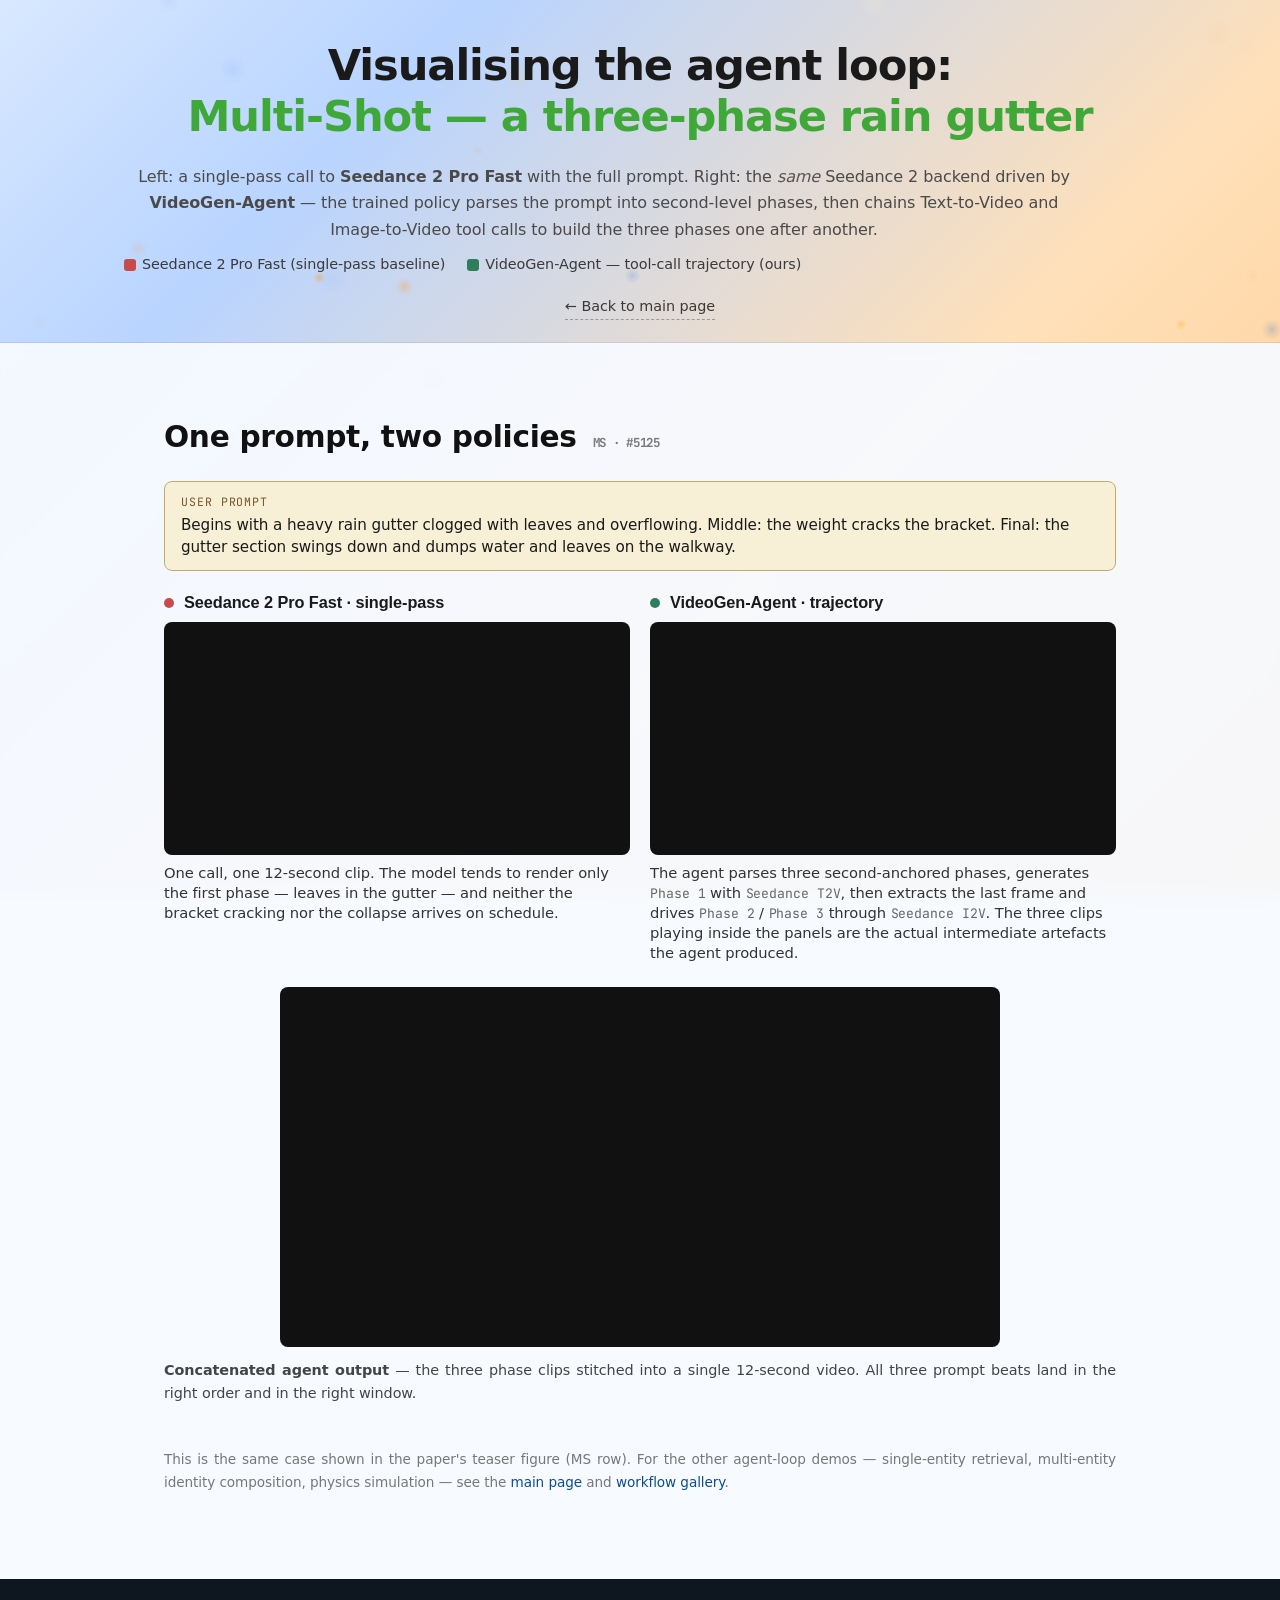
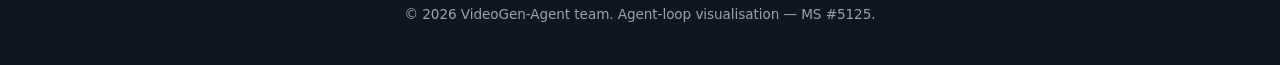
==== agent_loop_ms.html @ 38af55f2 "Add agent-loop demo page for MS #5125 (rain gutter). Two-column layout: single-pass Seedance 2 Pro F" ====
<!DOCTYPE html>
<html lang="en">
<head>
<meta charset="UTF-8" />
<meta name="viewport" content="width=device-width, initial-scale=1" />
<title>VideoGen-Agent &middot; Agent Loop &mdash; Multi-Shot Rain Gutter</title>
<meta name="description" content="Side-by-side visualisation of the VideoGen-Agent loop on a Multi-Shot prompt: single-pass Seedance 2 on the left, an animated trajectory of the agent's tool calls on the right." />
<link rel="preconnect" href="https://api.fontshare.com" />
<link rel="preconnect" href="https://fonts.googleapis.com" />
<link rel="preconnect" href="https://fonts.gstatic.com" crossorigin />
<link href="https://api.fontshare.com/v2/css?f[]=satoshi@300,400,500,700,900&display=swap" rel="stylesheet" />
<link href="https://fonts.googleapis.com/css2?family=JetBrains+Mono:wght@400;500&display=swap" rel="stylesheet" />
<link rel="stylesheet" href="css/style.css?v=26" />
<link rel="icon" type="image/svg+xml" href="images/logo.svg" />
<link rel="apple-touch-icon" sizes="180x180" href="apple-touch-icon.png" />
<link rel="shortcut icon" href="favicon.ico" />
<style>
  header.hero { padding-top: 40px; padding-bottom: 22px; }
  .subtitle { color:#4a4a4a; font-size:1rem; margin: 6px 0 0; max-width: 60rem; }
  .backlink { display:inline-block; margin-top:14px; font-size:.9rem; color:#3a3a3a; text-decoration:none; border-bottom:1px dashed #999; }
  .backlink:hover { color:#000; border-bottom-color:#000; }
  .legend-row { display:flex; gap:22px; align-items:center; flex-wrap:wrap; margin: 10px 0 4px; font-size:.9rem; color:#3a3a3a; }
  .swatch { display:inline-block; width:12px; height:12px; border-radius:3px; margin-right:6px; vertical-align:middle; }
  .swatch.bs { background:#c94a4a; }
  .swatch.ag { background:#2e7d5b; }
  .id-tag { font-family: "JetBrains Mono", ui-monospace, monospace; font-size:.78rem; color:#7a7a7a; margin-left:6px; }

  /* two-column player row */
  .agent-loop {
    display: grid;
    grid-template-columns: 1fr 1fr;
    gap: 20px;
    align-items: start;
    margin-top: 12px;
  }
  .agent-loop figure {
    margin: 0;
    display: flex;
    flex-direction: column;
  }
  .agent-loop video {
    width: 100%;
    height: auto;
    display: block;
    border-radius: 8px;
    background: #111;
  }
  .agent-loop figcaption {
    margin-top: 8px;
    font-size: 0.92rem;
    color: #333;
    line-height: 1.35;
  }
  .agent-loop figcaption strong { color: #111; }
  .agent-loop figcaption .kb {
    font-family: "JetBrains Mono", ui-monospace, monospace;
    font-size: 0.82rem;
    color: #666;
  }
  .col-title {
    font-family: "Satoshi", sans-serif;
    font-weight: 700;
    font-size: 1.02rem;
    margin: 0 0 6px 0;
    display: flex;
    align-items: center;
    gap: 8px;
  }
  .col-title .dot {
    display: inline-block;
    width: 10px;
    height: 10px;
    border-radius: 50%;
    margin-right: 2px;
  }
  .col-title .dot.bs { background:#c94a4a; }
  .col-title .dot.ag { background:#2e7d5b; }

  .prompt-card {
    background: #f8f0d6;
    border: 1px solid #c0aa6e;
    border-radius: 8px;
    padding: 12px 16px;
    margin: 12px 0 18px 0;
    font-size: 0.95rem;
    line-height: 1.45;
  }
  .prompt-card .label {
    font-family: "JetBrains Mono", ui-monospace, monospace;
    font-size: 0.72rem;
    color: #785528;
    letter-spacing: 0.08em;
    margin-bottom: 4px;
  }

  .final-row {
    margin-top: 24px;
    display: grid;
    grid-template-columns: minmax(0, 1fr);
    gap: 12px;
  }
  .final-row video {
    width: 100%;
    max-width: 720px;
    display: block;
    border-radius: 8px;
    background: #111;
    margin: 0 auto;
  }
  .final-caption {
    text-align: center;
    font-size: 0.9rem;
    color: #444;
  }

  @media (max-width: 780px) {
    .agent-loop { grid-template-columns: 1fr; }
  }
</style>
</head>
<body>
<canvas id="bg-particles" aria-hidden="true"></canvas>

<header class="hero">
  <div class="container">
    <h1 class="title">
      Visualising the agent loop:<br />
      <span class="highlight">Multi-Shot &mdash; a three-phase rain gutter</span>
    </h1>
    <p class="subtitle">
      Left: a single-pass call to <strong>Seedance&nbsp;2 Pro Fast</strong> with the full prompt.
      Right: the <em>same</em> Seedance&nbsp;2 backend driven by <strong>VideoGen-Agent</strong> &mdash;
      the trained policy parses the prompt into second-level phases, then chains
      <span class="kb">Text-to-Video</span> and <span class="kb">Image-to-Video</span> tool calls
      to build the three phases one after another.
    </p>
    <div class="legend-row">
      <span><span class="swatch bs"></span>Seedance&nbsp;2 Pro Fast (single-pass baseline)</span>
      <span><span class="swatch ag"></span>VideoGen-Agent &mdash; tool-call trajectory (ours)</span>
    </div>
    <a class="backlink" href="index.html">&larr; Back to main page</a>
  </div>
</header>

<main>

<section id="loop" class="block">
  <div class="container">
    <h2>One prompt, two policies <span class="id-tag">MS &middot; #5125</span></h2>

    <div class="prompt-card">
      <div class="label">USER PROMPT</div>
      Begins with a heavy rain gutter clogged with leaves and overflowing.
      Middle: the weight cracks the bracket.
      Final: the gutter section swings down and dumps water and leaves on the walkway.
    </div>

    <div class="agent-loop">
      <figure>
        <div class="col-title"><span class="dot bs"></span>Seedance&nbsp;2 Pro Fast &middot; single-pass</div>
        <video src="videos/agent_trajectory/ms5125_baseline.mp4"
               autoplay loop muted playsinline preload="auto"></video>
        <figcaption>
          One call, one 12-second clip. The model tends to render only the
          first phase &mdash; leaves in the gutter &mdash; and neither the
          bracket cracking nor the collapse arrives on schedule.
        </figcaption>
      </figure>
      <figure>
        <div class="col-title"><span class="dot ag"></span>VideoGen-Agent &middot; trajectory</div>
        <video src="videos/agent_trajectory/ms5125_trajectory.mp4"
               autoplay loop muted playsinline preload="auto"></video>
        <figcaption>
          The agent parses three second-anchored phases, generates
          <span class="kb">Phase&nbsp;1</span> with <span class="kb">Seedance&nbsp;T2V</span>,
          then extracts the last frame and drives
          <span class="kb">Phase&nbsp;2</span> / <span class="kb">Phase&nbsp;3</span> through
          <span class="kb">Seedance&nbsp;I2V</span>. The three clips playing inside the
          panels are the actual intermediate artefacts the agent produced.
        </figcaption>
      </figure>
    </div>

    <div class="final-row">
      <video src="videos/agent_trajectory/ms5125_agent_final.mp4"
             autoplay loop muted playsinline preload="auto"></video>
      <p class="final-caption">
        <strong>Concatenated agent output</strong> &mdash; the three phase clips stitched into a
        single 12-second video. All three prompt beats land in the right order and in the
        right window.
      </p>
    </div>

    <p class="note" style="margin-top:26px;">
      This is the same case shown in the paper's teaser figure (MS row).
      For the other agent-loop demos &mdash; single-entity retrieval,
      multi-entity identity composition, physics simulation &mdash; see the
      <a href="index.html">main page</a> and <a href="workflows.html">workflow gallery</a>.
    </p>
  </div>
</section>

</main>

<footer>
  <div class="container">
    <p>&copy; 2026 VideoGen-Agent team. Agent-loop visualisation &mdash; MS #5125.</p>
  </div>
</footer>

<script src="js/particles.js?v=1" defer></script>
</body>
</html>
---- css/style.css ----
/* ─────────────────────────────── reset / base ─────────────────────────────── */
* { box-sizing: border-box; margin: 0; padding: 0; }

html { scroll-behavior: smooth; }

body {
  font-family: "Satoshi", -apple-system, BlinkMacSystemFont, "Segoe UI", "Inter", system-ui, sans-serif;
  font-weight: 400;
  line-height: 1.65;
  color: #1a1a1a;
  letter-spacing: -0.005em;
  /* Sky-blue → sunset-orange diagonal gradient (with a soft warm mid-tone). */
  background:
    linear-gradient(135deg,
      #d8e8ff  0%,
      #b9d4ff 22%,
      #ffe0b9 62%,
      #ffc98a 100%);
  background-attachment: fixed;
  min-height: 100vh;
  -webkit-font-smoothing: antialiased;
  -moz-osx-font-smoothing: grayscale;
  position: relative;
}

/* Particle canvas sits fixed behind all content but above the gradient. */
#bg-particles {
  position: fixed;
  inset: 0;
  width: 100vw;
  height: 100vh;
  z-index: 0;
  pointer-events: none;
}
body > *:not(#bg-particles) { position: relative; z-index: 1; }

.container {
  max-width: 1080px;
  margin: 0 auto;
  padding: 0 24px;
}

a { color: #0c4d92; text-decoration: none; transition: color .15s ease; }
a:hover { color: #1466b8; text-decoration: underline; }

h1, h2, h3 { font-weight: 700; letter-spacing: -0.01em; }
h2 { font-size: 1.85rem; margin-bottom: 1.2rem; color: #111; }
h3 { font-size: 1.15rem; color: #222; }

p { margin-bottom: 1rem; }

em { color: #555; }

/* ─────────────────────────────── HERO (cream / paper) ─────────────────────────────── */
.hero {
  /* transparent — body gradient shows through */
  background: transparent;
  border-bottom: 1px solid rgba(30, 60, 120, 0.10);
  padding: 24px 0 60px;      /* tighter top so logos sit near the very top */
}

.hero .container { text-align: center; }

/* Brand mark: pixel-tool-picker icon (1241×916, ~1.35:1) sitting inline to
   the LEFT of the first title line ("VideoGen-Agent:"). Height tracks the
   title's font-size via em so it scales automatically across breakpoints. */
.brand-mark {
  display: inline-block;
  height: 1.8em;
  width: auto;
  vertical-align: -0.5em;       /* align to text baseline of the H1 */
  margin: 0 0.28em 0 0;
  filter: drop-shadow(0 2px 8px rgba(63, 168, 56, 0.30));
}

.title {
  font-size: 2.7rem;
  line-height: 1.18;
  font-weight: 700;
  letter-spacing: -0.025em;
  margin-bottom: 22px;
  color: #1a1a1a;                     /* fallback if per-word spans somehow miss */
}

/* Per-word colors match the paper's title 5-stop green→yellow gradient
   (TechReport.tex lines 282–286: titlegA..titlegE) */
.title .title-w1 { color: #3FA838; }   /* deep green   (VideoGen-Agent:) */
.title .title-w2 { color: #6FB833; }   /* yellow-green (Reinforcing) */
.title .title-w3 { color: #9FC72E; }   /* chartreuse   (Video) */
.title .title-w4 { color: #CFD629; }   /* lime-yellow  (Generation) */
.title .title-w5 { color: #F0CB1F; }   /* warm yellow  (Agents) */

/* Keep legacy .highlight rule harmless in case any other page still uses it */
.title .highlight { color: #3FA838; }

.authors {
  font-size: 1.08rem;
  color: #2a2a2a;
  margin: 0 auto 6px;
  line-height: 1.55;
  max-width: 860px;              /* narrower than title's ~1080px container */
}
.authors sup { font-size: 0.72em; color: #b15c2a; font-weight: 500; padding-left: 1px; }

.affiliations {
  font-size: 0.92rem;
  color: #5a5040;
  margin-bottom: 28px;
  line-height: 1.55;
}
.affiliations sup { color: #b15c2a; font-weight: 500; padding-right: 2px; }

.links {
  display: flex; gap: 12px; flex-wrap: wrap; justify-content: center;
  margin-bottom: 36px;
}

.btn {
  display: inline-flex; align-items: center; gap: 6px;
  padding: 10px 20px;
  border-radius: 999px;
  background: #1a1a1a;
  color: #fff;
  font-weight: 500;
  font-size: 0.95rem;
  transition: background .15s ease, transform .15s ease;
  border: 1px solid rgba(255,255,255,0.28);
  box-shadow: 0 8px 18px rgba(0,0,0,0.18);
}
.btn:hover { background: #000; text-decoration: none; transform: translateY(-1px); }
.btn .icon { font-family: "JetBrains Mono", monospace; font-size: 0.9em; }
.btn.disabled {
  background: rgba(30, 60, 120, 0.18); color: #8a7c63; border-color: rgba(30, 60, 120, 0.22);
  cursor: not-allowed; pointer-events: none;
  box-shadow: none;
}

.tldr {
  max-width: 760px;
  margin: 0 auto;
  font-size: 1.02rem;
  color: #2a2a2a;
  background: rgba(245, 249, 253, 0.85);
  border: 1px solid rgba(30, 60, 120, 0.18);
  border-left: 4px solid #ff9d1c;
  padding: 18px 22px;
  text-align: left;
  border-radius: 8px;
  backdrop-filter: blur(6px);
  box-shadow: 0 2px 12px rgba(30, 60, 120, 0.08);
}
.tldr strong { color: #1a1a1a; }
.tldr em { color: #5a5040; }

/* ─────────────────────────────── BLOCKS ─────────────────────────────── */
.block {
  padding: 70px 0;
  border-bottom: 1px solid rgba(30, 60, 120, 0.10);
  background: rgba(247, 250, 255, 0.94);      /* nearly-solid cool white */
  backdrop-filter: blur(10px);
}
.block.alt { background: rgba(234, 242, 253, 0.94); }
.block:last-of-type { border-bottom: none; }

/* Content-block containers (Abstract → Robotics → Footer) match the teaser image width */
.block .container,
footer .container {
  max-width: 1000px;                /* aligns with .teaser-wrap .container above */
}

/* Justified body text (both sides aligned) inside content blocks + hero TL;DR */
.block p,
.block li,
.method-figure figcaption,
.case-figure figcaption,
.tldr {
  text-align: justify;
  text-justify: inter-word;
  hyphens: auto;
  -webkit-hyphens: auto;
}
/* Center-align stays for the hero header (title / authors / buttons / affil logos)
   — but TL;DR gets justified two-side alignment like the rest of the body prose. */
.hero .container,
.hero .container p { text-align: center; }
.hero .container p.tldr {
  text-align: justify;
  text-justify: inter-word;
  hyphens: auto;
  -webkit-hyphens: auto;
}
/* Table cells and gallery captions stay centered */
table.results td, table.results th,
.vid-cat, .vid-pair figcaption,
.cat-card p, .tg-card p { text-align: initial; }
.cat-card p, .tg-card p { text-align: left; }

/* ─────────────────────────────── AFFILIATION LOGOS (above title) ─────────────────────────────── */
.affil-logos {
  display: flex;
  align-items: center;
  justify-content: center;
  flex-wrap: wrap;
  gap: 42px;
  margin: 0 0 22px;
  padding: 0 12px;
}
/* Wide variant: sits outside .container so it can be broader than the title */
.affil-logos.affil-logos-wide {
  max-width: 1600px;             /* ~50% wider than .container (1080px) and wider than the abstract block */
  margin: 0 auto 30px;
  padding: 0 24px;               /* slim padding so the logos really breathe out */
  gap: 110px;                    /* much larger inter-logo spacing so the row spreads out */
  justify-content: space-around; /* distribute logos across the wide row instead of clumping */
}
/* Inline variant: sits between authors/affiliations and the buttons row */
.affil-logos.affil-logos-inline {
  gap: 60px;
  margin: 6px auto 22px;
}
.affil-logos.affil-logos-inline img {
  height: 54px;
  max-width: 220px;
}
.affil-logos img {
  height: 72px;
  width: auto;
  max-width: 340px;              /* raised for wide banner logos like CUHK (5.7:1 AR) */
  object-fit: contain;
  opacity: 0.92;
  transition: opacity 0.15s ease, transform 0.15s ease;
}
.affil-logos img:hover {
  opacity: 1;
  transform: translateY(-2px);
}
@media (max-width: 900px) {
  .affil-logos { gap: 28px; }
  .affil-logos.affil-logos-wide { gap: 48px; }
  .affil-logos img { height: 56px; max-width: 240px; }
}
@media (max-width: 700px) {
  .affil-logos { gap: 20px; }
  .affil-logos.affil-logos-wide { gap: 30px; }
  .affil-logos img { height: 44px; max-width: 180px; }
}

/* ─────────────────────────────── TEASER (transparent, floats on gradient) ─────────────────────────────── */
.teaser-wrap {
  padding: 20px 0 8px;
}
.teaser-wrap .container {
  max-width: 1000px;          /* slightly narrower than main container (1080px) to match Abstract text column */
  margin: 0 auto;
  padding: 0 24px;
}
.teaser-img {
  display: block;
  width: 100%;
  height: auto;
  background: transparent;    /* PNG is already alpha; leave the page gradient behind */
  border: none;
  border-radius: 0;
  box-shadow: none;
}

/* 3-column titles sitting above the teaser image, aligned to the raster columns.
   Column proportions (measured from demo.png at 2525×1207 after cropping the
   old raster titles): User Prompt ≈ 0..500 (19.8 %), Tool Use ≈ 500..1370
   (34.5 %), Generated Video ≈ 1370..2525 (45.7 %). */
.teaser-cols {
  display: grid;
  grid-template-columns: 19.8% 34.5% 45.7%;
  align-items: end;
  margin: 0 0 10px;
  padding: 0;
  color: #1e2836;
}
.teaser-col {
  font-family: "Satoshi", -apple-system, BlinkMacSystemFont, sans-serif;
  font-weight: 700;
  font-size: 1.02rem;
  line-height: 1.25;
  text-align: center;
  letter-spacing: -0.005em;
  padding: 0 4px;
}
.teaser-col .teaser-sub {
  font-weight: 400;
  font-size: 0.82rem;
  color: rgba(30, 40, 55, 0.65);
  margin-left: 4px;
  letter-spacing: 0;
}
@media (max-width: 720px) {
  .teaser-col { font-size: 0.85rem; }
  .teaser-col .teaser-sub { display: block; font-size: 0.72rem; margin-left: 0; }
}

/* ─────────────────────────────── METHOD: tool groups ─────────────────────────────── */
/* Same design language as the results table:
   ivory body, dark-slate outline + shadow, dark title bar, orange-amber accent */
.tool-groups {
  display: grid;
  grid-template-columns: repeat(3, 1fr);
  gap: 18px;
  margin: 24px 0 32px;
}

.tg-card {
  background: #f3f6fb;                    /* cool ivory (was HELM ivory) */
  border: 1px solid #2c3a4a;              /* dark slate outline */
  border-radius: 6px;
  padding: 0;                             /* padding pushed into inner elements */
  transition: transform .15s ease, box-shadow .15s ease;
  box-shadow: 0 4px 16px rgba(30, 40, 55, 0.14);
  overflow: hidden;
  position: relative;
}
.tg-card:hover { transform: translateY(-2px); box-shadow: 0 6px 18px rgba(30, 40, 55, 0.20); }
.tg-card h3 {
  background: #1e2836;                    /* dark slate header (matches thead) */
  color: #f5e9c4;                         /* warm cream text */
  font-size: 0.85rem;
  font-weight: 600;
  letter-spacing: 0.05em;
  text-transform: uppercase;
  margin: 0;
  padding: 11px 18px 10px;
  border-bottom: 3px solid #ff9d1c;       /* HF-orange accent stripe */
}
.tg-card p {
  font-size: 0.92rem;
  color: #333;
  margin: 0;
  padding: 16px 18px 18px;
  line-height: 1.55;
}

.method-figure {
  margin: 30px 0 18px;
  background: #f3f6fb;
  border: 1px solid #2c3a4a;
  border-radius: 6px;
  overflow: hidden;
  box-shadow: 0 4px 16px rgba(30, 40, 55, 0.14);
}
.method-figure img { width: 100%; height: auto; display: block; background: #fff; }
.method-figure figcaption {
  font-size: 0.88rem;
  color: #333;
  padding: 12px 18px;
  background: #dfe6f0;                    /* matches group-head strip */
  border-top: 1px solid #d9c98a;
}

/* ─────────────────────────────── BENCHMARK: 6 cats grid ─────────────────────────────── */
.cat-grid {
  display: grid;
  grid-template-columns: repeat(3, 1fr);
  gap: 14px;
  margin-top: 18px;
}

.cat-card {
  background: #f3f6fb;
  border: 1px solid #2c3a4a;
  border-radius: 6px;
  padding: 0;
  overflow: hidden;
  box-shadow: 0 2px 8px rgba(30, 40, 55, 0.10);
  transition: transform .15s ease, box-shadow .15s ease;
}
.cat-card:hover { transform: translateY(-2px); box-shadow: 0 4px 14px rgba(30, 40, 55, 0.18); }
.cat-card h3 {
  background: #1e2836;
  color: #f5e9c4;
  font-size: 0.78rem;
  font-weight: 600;
  letter-spacing: 0.06em;
  text-transform: uppercase;
  margin: 0;
  padding: 8px 14px 7px;
  border-bottom: 2px solid #ff9d1c;
}
.cat-card p {
  font-size: 0.88rem;
  color: #333;
  margin: 0;
  padding: 12px 14px 14px;
  line-height: 1.5;
}

/* ─────────────────────────────── RESULTS TABLE ─────────────────────────────── */
.table-wrap { overflow-x: auto; }

/* Results table — Terminal-Bench + HELM inspired:
   dark slate header (high contrast), ivory body (warm not white),
   monospace numbers, orange-amber "Ours" accent (HF-style). */
table.results {
  width: 100%;
  border-collapse: separate;
  border-spacing: 0;
  font-size: 0.92rem;
  background: #f3f6fb;                  /* cool ivory */
  border: 1px solid #2c3a4a;            /* dark slate outline (matches header) */
  border-radius: 6px;
  overflow: hidden;
  margin-top: 14px;
  box-shadow: 0 4px 16px rgba(30, 40, 55, 0.14);
}
table.results thead {
  background: #1e2836;                  /* Terminal-Bench-style dark slate */
}
table.results thead th {
  color: #f5e9c4;                       /* warm cream text on dark header */
  font-weight: 600;
  letter-spacing: 0.03em;
  text-transform: uppercase;
  font-size: 0.78rem;
  padding-top: 12px;
  padding-bottom: 12px;
  border-bottom: none;
}
table.results th, table.results td {
  padding: 9px 14px;
  text-align: center;
  border-bottom: 1px solid rgba(44, 58, 74, 0.10);
}
table.results td:first-child, table.results th:first-child { text-align: left; }

/* Numbers monospace (JetBrains Mono already loaded on the site) — every td EXCEPT the first (model-name) column */
table.results tbody td:not(:first-child) {
  font-family: "JetBrains Mono", ui-monospace, "SF Mono", Menlo, monospace;
  font-variant-numeric: tabular-nums;
  font-size: 0.90rem;
  color: #1b2432;
}

/* Very subtle alternating stripes so long tables stay readable */
table.results tbody tr:nth-child(odd) td { background: rgba(247, 250, 255, 0.95); }
table.results tbody tr:nth-child(even) td { background: rgba(234, 242, 253, 0.85); }

/* Hover: subtle dark tint */
table.results tbody tr:hover td { background: rgba(44, 58, 74, 0.06); }

/* Group-head — Stanford-HELM style small-caps burgundy label */
table.results tr.group-head td,
table.results tr.group-head:hover td {
  background: #dfe6f0;
  font-size: 0.74rem;
  text-transform: uppercase;
  letter-spacing: 0.09em;
  color: #8b3a1f;                       /* burgundy label */
  text-align: left;
  font-weight: 700;
  padding: 6px 14px;
  border-bottom: 1px solid #d9c98a;
  border-top: 1px solid #d9c98a;
  font-family: inherit;
}
table.results tr.muted td { color: #7a7060; font-style: italic; }

/* ─────────────────── Toolset help badge (?) + hover panel ─────────────────── */

/* Cell that hosts both the label anchor and the top-right ? badge */
.toolset-cell {
  display: inline-block;
  position: relative;
  padding-right: 14px;                /* room so the badge doesn't overlap text */
}

/* Wrapper that anchors the badge and, on hover, reveals the panel */
.qhelp {
  position: absolute;
  top: -6px;
  right: -2px;
  line-height: 1;
}

/* The circled question-mark badge — top-right superscript */
.qhelp-badge,
.qhelp-badge-inline {
  display: inline-flex;
  align-items: center;
  justify-content: center;
  width: 15px;
  height: 15px;
  border-radius: 50%;
  border: 1px solid rgba(30, 60, 120, 0.55);
  background: rgba(247, 250, 255, 0.95);
  color: rgba(30, 60, 120, 0.85);
  font-family: -apple-system, BlinkMacSystemFont, "Segoe UI", sans-serif;
  font-size: 0.68rem;
  font-weight: 700;
  line-height: 1;
  cursor: help;
  user-select: none;
  transition: color .12s, border-color .12s, background .12s, transform .12s;
}
.qhelp-badge:hover,
.qhelp-badge:focus,
.qhelp:hover .qhelp-badge {
  color: #fff;
  border-color: #0c4d92;
  background: #0c4d92;
  outline: none;
  transform: scale(1.10);
}

/* Small in-text version (used in the note paragraph, no wrapper) */
.qhelp-badge-inline { vertical-align: 1px; margin: 0 1px; }

/* The hover panel — position:fixed so it escapes the table's overflow:hidden.
   JS in index.html positions it near the badge on hover. */
.qhelp-body {
  position: fixed;
  min-width: 300px;
  max-width: 380px;
  padding: 12px 14px;
  background: #1e2836;
  color: #f6faff;
  border-radius: 10px;
  box-shadow: 0 8px 26px rgba(0, 0, 0, 0.32);
  font-family: -apple-system, BlinkMacSystemFont, "Segoe UI", sans-serif;
  font-size: 0.80rem;
  line-height: 1.55;
  text-align: left;
  font-weight: 400;
  opacity: 0;
  visibility: hidden;
  pointer-events: none;
  transition: opacity .12s ease, visibility .12s ease;
  z-index: 1000;
  /* JS sets left/top to badge coords on hover */
  left: 0; top: 0;
}
/* Only the JS-added .on class shows the panel — without it the pure CSS
   :hover rule would flash the panel at the viewport top-left corner
   (its default position:fixed origin) before the JS could reposition it. */
.qhelp-body.on {
  opacity: 1;
  visibility: visible;
  pointer-events: auto;
}
.qhelp-body::before {
  content: "";
  position: absolute;
  right: 14px;
  top: -6px;
  border: 6px solid transparent;
  border-bottom-color: #1e2836;
}

/* Title strip inside the panel */
.qhelp-title {
  display: block;
  font-size: 0.72rem;
  font-weight: 700;
  text-transform: uppercase;
  letter-spacing: 0.10em;
  color: #ffb454;
  margin-bottom: 8px;
}

.qhelp-body ul {
  list-style: none;
  margin: 0;
  padding: 0;
}
.qhelp-body li {
  display: grid;
  grid-template-columns: 96px 1fr;
  gap: 10px;
  padding: 4px 0;
  border-bottom: 1px solid rgba(255, 255, 255, 0.08);
}
.qhelp-body li:last-child { border-bottom: none; }
.qhelp-body .qk {
  color: #9ac5ff;
  font-size: 0.72rem;
  font-weight: 500;
  align-self: center;
}
.qhelp-body a {
  color: #ffb454;
  text-decoration: none;
  border-bottom: 1px dotted rgba(255, 180, 84, 0.45);
}
.qhelp-body a:hover { color: #ffd08a; border-bottom-style: solid; }
.qhelp-body .qval-plain { color: rgba(246, 250, 255, 0.65); font-style: italic; }

/* "Ours" row — HF-orange / amber accent, bold contrast */
table.results tr.ours td,
table.results tr.ours:hover td {
  background: linear-gradient(180deg, #ffb454 0%, #ff9d1c 100%);   /* HF-orange amber */
  color: #2b1500;
  border-bottom-color: #d97706;
  font-weight: 600;
}
table.results tr.ours td strong { color: #1a0a00; }
table.results tr.ours td:first-child { color: #1a0a00; }

/* Search-target links inside gallery prompts (named entities the agent looks up) */
.vid-block .prompt a {
  color: #2563eb;                            /* clean modern blue on cream */
  text-decoration: none;
  border-bottom: 1px solid rgba(37, 99, 235, 0.35);
  transition: color 0.15s ease, border-bottom-color 0.15s ease;
}
.vid-block .prompt a:hover {
  color: #1d4ed8;                            /* slightly darker on hover */
  border-bottom-color: #1d4ed8;
  text-decoration: none;
}

/* Model-name links inside results table: subtle underline-on-hover, inherit row color */
table.results td a {
  color: inherit;
  text-decoration: none;
  border-bottom: 1px dotted rgba(30, 40, 55, 0.25);
  transition: border-bottom-color 0.15s ease, color 0.15s ease;
}
table.results td a:hover {
  color: #0c4d92;
  border-bottom-color: #0c4d92;
  text-decoration: none;
}
table.results tr.ours td a:hover {
  color: #1a0a00;
  border-bottom-color: #7a3a00;
}
/* Add a subtle left-edge marker on Ours row */
table.results tr.ours td:first-child {
  box-shadow: inset 4px 0 0 #b45309;
  padding-left: 18px;
}

p.note { font-size: 0.85rem; color: #777; margin-top: 10px; }

/* ─────────────────────────────── GALLERY ─────────────────────────────── */
/* GALLERY — no card panel; cat badge + prompt as plain text, then 2 videos side-by-side. */
.vid-stack {
  display: flex;
  flex-direction: column;
  gap: 48px;
  margin-top: 20px;
}

.vid-block { /* no bg, no border — just a stacking container */ }

.vid-cat {
  display: inline-block;
  font-family: "JetBrains Mono", monospace;
  font-size: 0.75rem;
  font-weight: 600;
  text-transform: uppercase;
  letter-spacing: 0.08em;
  color: #b15c2a;
  background: rgba(177, 92, 42, 0.10);
  padding: 3px 10px;
  border-radius: 4px;
  margin-bottom: 10px;
}

.vid-block .prompt {
  font-size: 0.96rem;
  color: #2a2a2a;
  font-style: italic;
  margin-bottom: 18px;
  padding-left: 14px;
  border-left: 3px solid rgba(30, 60, 120, 0.28);
  line-height: 1.55;
}

.vid-pair {
  display: grid;
  grid-template-columns: 1fr 1fr;
  gap: 18px;
}

/* 3-column variant for GT / agentic / baseline triplets (robotics section). */
.vid-triple {
  display: grid;
  grid-template-columns: 1fr 1fr 1fr;
  gap: 14px;
}
.vid-triple figure { margin: 0; }
.vid-triple video {
  width: 100%;
  display: block;
  border-radius: 10px;
  background: #000;
  aspect-ratio: 16 / 9;
  object-fit: contain;
  box-shadow: 0 6px 22px rgba(40, 26, 8, 0.16);
}
.vid-triple figcaption {
  font-size: 0.82rem;
  color: #5a5040;
  text-align: center;
  margin-top: 8px;
  font-weight: 500;
}

/* Compact robotics table: prompt | I2V input | GT | agentic | I2V baseline. */
table.robot-grid {
  width: 100%;
  border-collapse: collapse;
  margin-top: 18px;
  font-size: 0.88rem;
  table-layout: fixed;
}
.robot-grid th, .robot-grid td {
  padding: 8px 6px;
  border-bottom: 1px solid rgba(30, 60, 120, 0.18);
  vertical-align: middle;
}
.robot-grid thead th {
  text-align: center;
  font-weight: 600;
  color: #5a5040;
  font-size: 0.72rem;
  letter-spacing: 0.05em;
  text-transform: uppercase;
  background: rgba(233, 241, 251, 0.55);
  border-bottom: 1.5px solid rgba(30, 60, 120, 0.30);
}
.robot-grid th:first-child, .robot-grid td:first-child { text-align: left; }
.robot-grid td.prompt-cell {
  font-style: italic;
  font-size: 0.86rem;
  color: #2a2a2a;
  line-height: 1.4;
  padding-right: 10px;
}
.robot-grid td.prompt-cell .cat-tag {
  display: block;
  font-family: "JetBrains Mono", monospace;
  font-style: normal;
  font-size: 0.66rem;
  font-weight: 600;
  text-transform: uppercase;
  letter-spacing: 0.06em;
  color: #b15c2a;
  margin-bottom: 4px;
}
.robot-grid td.media-cell { text-align: center; }
.robot-grid video,
.robot-grid img {
  width: 100%;
  aspect-ratio: 16 / 9;
  object-fit: contain;
  background: #000;
  border-radius: 6px;
  display: block;
  box-shadow: 0 3px 10px rgba(40, 26, 8, 0.14);
}
@media (max-width: 700px) {
  .robot-grid, .robot-grid thead, .robot-grid tbody, .robot-grid th, .robot-grid td, .robot-grid tr {
    display: block;
  }
  .robot-grid thead { display: none; }
  .robot-grid tr {
    margin-bottom: 24px;
    border-bottom: 1px solid rgba(30, 60, 120, 0.18);
    padding-bottom: 14px;
  }
  .robot-grid td { border: none; padding: 6px 0; }
  .robot-grid td.media-cell::before {
    content: attr(data-label);
    display: block;
    font-size: 0.72rem;
    font-weight: 600;
    text-transform: uppercase;
    letter-spacing: 0.05em;
    color: #5a5040;
    margin-bottom: 4px;
  }
}

/* 4-column variant: GT | agentic | I2V input image | I2V output video (robotics). */
.vid-quad {
  display: grid;
  grid-template-columns: 1fr 1fr 1fr 1fr;
  gap: 12px;
}
.vid-quad figure { margin: 0; }
.vid-quad video,
.vid-quad img {
  width: 100%;
  display: block;
  border-radius: 10px;
  background: #000;
  aspect-ratio: 16 / 9;
  object-fit: contain;
  box-shadow: 0 6px 22px rgba(40, 26, 8, 0.16);
}
.vid-quad figcaption {
  font-size: 0.80rem;
  color: #5a5040;
  text-align: center;
  margin-top: 8px;
  font-weight: 500;
}

.vid-pair figure {
  margin: 0;
  /* The "white panel" is now the video itself — no surrounding card. */
}

.vid-pair video {
  width: 100%;
  display: block;
  border-radius: 10px;
  background: #000;
  aspect-ratio: 16 / 9;
  /* contain = no crop; native-ratio difference becomes black bars,
     but the visible video frame is identical 16:9 for every cell.    */
  object-fit: contain;
  box-shadow: 0 6px 22px rgba(40, 26, 8, 0.16);
}

.vid-pair figcaption {
  font-size: 0.84rem;
  color: #5a5040;
  text-align: center;
  margin-top: 8px;
  font-weight: 500;
}

/* ─────────────────────────────── TRAJECTORY ─────────────────────────────── */
.traj-grid {
  display: grid;
  grid-template-columns: repeat(2, 1fr);
  gap: 18px;
  margin-top: 20px;
}

.traj-card {
  background: #f6fafd;
  border: 1px solid rgba(30, 60, 120, 0.18);
  border-radius: 10px;
  padding: 18px 18px 16px;
}

.traj-cat {
  display: inline-block;
  font-family: "JetBrains Mono", monospace;
  font-size: 0.74rem;
  font-weight: 600;
  text-transform: uppercase;
  letter-spacing: 0.06em;
  color: #b15c2a;
  background: rgba(177, 92, 42, 0.10);
  padding: 3px 9px;
  border-radius: 4px;
  margin-bottom: 10px;
}

.trajectory {
  background: #0e1620;
  color: #d4dae3;
  padding: 16px 18px;
  border-radius: 8px;
  font-family: "JetBrains Mono", monospace;
  font-size: 0.76rem;
  line-height: 1.65;
  overflow-x: auto;
  white-space: pre;
  margin: 0;
}

/* ─────────────────────────────── BIBTEX ─────────────────────────────── */
.bibtex {
  background: #f3f5f8;
  border: 1px solid #e6e8eb;
  padding: 18px 22px;
  border-radius: 8px;
  font-family: "JetBrains Mono", monospace;
  font-size: 0.85rem;
  line-height: 1.55;
  color: #1a1a1a;
  overflow-x: auto;
}

/* ─────────────────────────────── FOOTER ─────────────────────────────── */
footer {
  background: #0e1620;
  color: #9aa3ad;
  text-align: center;
  padding: 24px 0;
  font-size: 0.85rem;
}
footer a { color: #b9c6da; }

/* ─────────────────────────────── RESPONSIVE ─────────────────────────────── */
@media (max-width: 900px) {
  .title { font-size: 2.1rem; }
  h2 { font-size: 1.55rem; }
  .tool-groups, .cat-grid, .traj-grid { grid-template-columns: 1fr; }
  .vid-pair { grid-template-columns: 1fr; }
  .vid-triple { grid-template-columns: 1fr; }
  .vid-quad { grid-template-columns: 1fr 1fr; }
  .block { padding: 50px 0; }
  .hero { padding: 60px 0 40px; }
}
@media (max-width: 540px) {
  .title { font-size: 1.7rem; }
  .container { padding: 0 16px; }
  .btn { padding: 9px 14px; font-size: 0.88rem; }
}
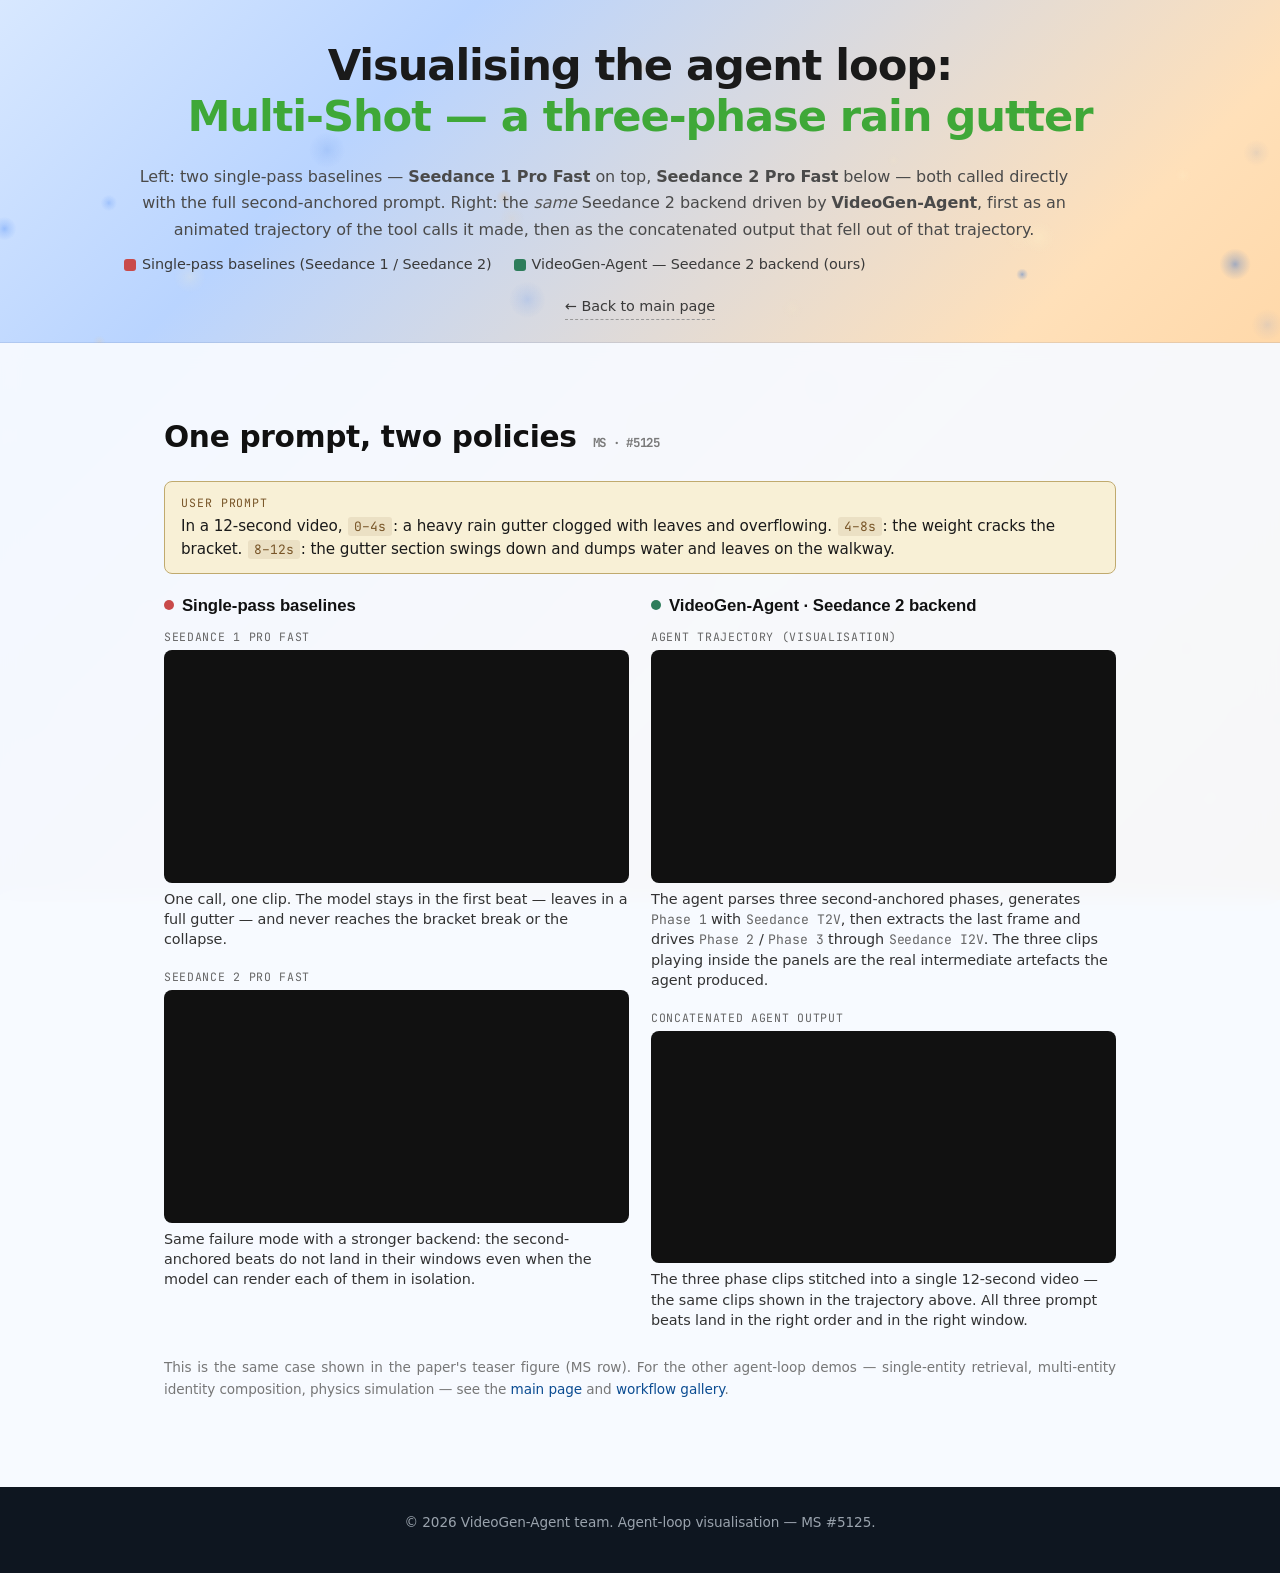
==== commit a956bd18: "MS agent-loop page: seconds-partitioned prompt + two-baseline left column. - Prompt banner + prompt-" ====
--- a/agent_loop_ms.html
+++ b/agent_loop_ms.html
@@ -4,7 +4,7 @@
 <meta charset="UTF-8" />
 <meta name="viewport" content="width=device-width, initial-scale=1" />
 <title>VideoGen-Agent &middot; Agent Loop &mdash; Multi-Shot Rain Gutter</title>
-<meta name="description" content="Side-by-side visualisation of the VideoGen-Agent loop on a Multi-Shot prompt: single-pass Seedance 2 on the left, an animated trajectory of the agent's tool calls on the right." />
+<meta name="description" content="Side-by-side visualisation of the VideoGen-Agent loop on a Multi-Shot prompt: single-pass Seedance 1 and Seedance 2 baselines on the left, the agent's tool-call trajectory and its stitched output on the right." />
 <link rel="preconnect" href="https://api.fontshare.com" />
 <link rel="preconnect" href="https://fonts.googleapis.com" />
 <link rel="preconnect" href="https://fonts.gstatic.com" crossorigin />
@@ -24,57 +24,65 @@
   .swatch.bs { background:#c94a4a; }
   .swatch.ag { background:#2e7d5b; }
   .id-tag { font-family: "JetBrains Mono", ui-monospace, monospace; font-size:.78rem; color:#7a7a7a; margin-left:6px; }
-
-  /* two-column player row */
+  .kb {
+    font-family: "JetBrains Mono", ui-monospace, monospace;
+    font-size: 0.82rem;
+    color: #666;
+  }
+
+  /* two-column layout — each column stacks two players */
   .agent-loop {
     display: grid;
     grid-template-columns: 1fr 1fr;
-    gap: 20px;
+    gap: 22px;
     align-items: start;
-    margin-top: 12px;
-  }
-  .agent-loop figure {
-    margin: 0;
+    margin-top: 14px;
+  }
+  .col-title {
+    font-family: "Satoshi", sans-serif;
+    font-weight: 700;
+    font-size: 1.05rem;
+    margin: 0 0 8px 0;
+    color: #111;
+  }
+  .col-title .dot {
+    display: inline-block;
+    width: 10px;
+    height: 10px;
+    border-radius: 50%;
+    margin-right: 8px;
+    vertical-align: 1px;
+  }
+  .col-title .dot.bs { background:#c94a4a; }
+  .col-title .dot.ag { background:#2e7d5b; }
+
+  .stack figure {
+    margin: 0 0 18px 0;
     display: flex;
     flex-direction: column;
   }
-  .agent-loop video {
+  .stack figure:last-child { margin-bottom: 0; }
+  .stack video {
     width: 100%;
     height: auto;
     display: block;
     border-radius: 8px;
     background: #111;
   }
-  .agent-loop figcaption {
-    margin-top: 8px;
-    font-size: 0.92rem;
+  .stack figcaption {
+    margin-top: 6px;
+    font-size: 0.9rem;
     color: #333;
-    line-height: 1.35;
-  }
-  .agent-loop figcaption strong { color: #111; }
-  .agent-loop figcaption .kb {
-    font-family: "JetBrains Mono", ui-monospace, monospace;
-    font-size: 0.82rem;
+    line-height: 1.4;
+  }
+  .stack figcaption strong { color: #111; }
+  .row-label {
+    font-family: "JetBrains Mono", ui-monospace, monospace;
+    font-size: 0.72rem;
     color: #666;
-  }
-  .col-title {
-    font-family: "Satoshi", sans-serif;
-    font-weight: 700;
-    font-size: 1.02rem;
-    margin: 0 0 6px 0;
-    display: flex;
-    align-items: center;
-    gap: 8px;
-  }
-  .col-title .dot {
-    display: inline-block;
-    width: 10px;
-    height: 10px;
-    border-radius: 50%;
-    margin-right: 2px;
-  }
-  .col-title .dot.bs { background:#c94a4a; }
-  .col-title .dot.ag { background:#2e7d5b; }
+    letter-spacing: 0.06em;
+    margin: 0 0 4px 0;
+  }
 
   .prompt-card {
     background: #f8f0d6;
@@ -83,7 +91,7 @@
     padding: 12px 16px;
     margin: 12px 0 18px 0;
     font-size: 0.95rem;
-    line-height: 1.45;
+    line-height: 1.5;
   }
   .prompt-card .label {
     font-family: "JetBrains Mono", ui-monospace, monospace;
@@ -92,25 +100,15 @@
     letter-spacing: 0.08em;
     margin-bottom: 4px;
   }
-
-  .final-row {
-    margin-top: 24px;
-    display: grid;
-    grid-template-columns: minmax(0, 1fr);
-    gap: 12px;
-  }
-  .final-row video {
-    width: 100%;
-    max-width: 720px;
-    display: block;
-    border-radius: 8px;
-    background: #111;
-    margin: 0 auto;
-  }
-  .final-caption {
-    text-align: center;
-    font-size: 0.9rem;
-    color: #444;
+  .prompt-card .slot {
+    display: inline-block;
+    padding: 0 6px;
+    margin: 0 1px;
+    background: rgba(120, 85, 40, 0.10);
+    border-radius: 3px;
+    font-family: "JetBrains Mono", ui-monospace, monospace;
+    font-size: 0.85em;
+    color: #785528;
   }
 
   @media (max-width: 780px) {
@@ -128,15 +126,16 @@
       <span class="highlight">Multi-Shot &mdash; a three-phase rain gutter</span>
     </h1>
     <p class="subtitle">
-      Left: a single-pass call to <strong>Seedance&nbsp;2 Pro Fast</strong> with the full prompt.
-      Right: the <em>same</em> Seedance&nbsp;2 backend driven by <strong>VideoGen-Agent</strong> &mdash;
-      the trained policy parses the prompt into second-level phases, then chains
-      <span class="kb">Text-to-Video</span> and <span class="kb">Image-to-Video</span> tool calls
-      to build the three phases one after another.
+      Left: two single-pass baselines &mdash; <strong>Seedance&nbsp;1 Pro Fast</strong> on top,
+      <strong>Seedance&nbsp;2 Pro Fast</strong> below &mdash; both called directly with the full
+      second-anchored prompt.
+      Right: the <em>same</em> Seedance&nbsp;2 backend driven by <strong>VideoGen-Agent</strong>,
+      first as an animated trajectory of the tool calls it made, then as the concatenated
+      output that fell out of that trajectory.
     </p>
     <div class="legend-row">
-      <span><span class="swatch bs"></span>Seedance&nbsp;2 Pro Fast (single-pass baseline)</span>
-      <span><span class="swatch ag"></span>VideoGen-Agent &mdash; tool-call trajectory (ours)</span>
+      <span><span class="swatch bs"></span>Single-pass baselines (Seedance&nbsp;1 / Seedance&nbsp;2)</span>
+      <span><span class="swatch ag"></span>VideoGen-Agent &mdash; Seedance&nbsp;2 backend (ours)</span>
     </div>
     <a class="backlink" href="index.html">&larr; Back to main page</a>
   </div>
@@ -150,45 +149,67 @@
 
     <div class="prompt-card">
       <div class="label">USER PROMPT</div>
-      Begins with a heavy rain gutter clogged with leaves and overflowing.
-      Middle: the weight cracks the bracket.
-      Final: the gutter section swings down and dumps water and leaves on the walkway.
+      In a 12-second video, <span class="slot">0&ndash;4s</span>: a heavy rain gutter clogged with leaves and overflowing.
+      <span class="slot">4&ndash;8s</span>: the weight cracks the bracket.
+      <span class="slot">8&ndash;12s</span>: the gutter section swings down and dumps water and leaves on the walkway.
     </div>
 
     <div class="agent-loop">
-      <figure>
-        <div class="col-title"><span class="dot bs"></span>Seedance&nbsp;2 Pro Fast &middot; single-pass</div>
-        <video src="videos/agent_trajectory/ms5125_baseline.mp4"
-               autoplay loop muted playsinline preload="auto"></video>
-        <figcaption>
-          One call, one 12-second clip. The model tends to render only the
-          first phase &mdash; leaves in the gutter &mdash; and neither the
-          bracket cracking nor the collapse arrives on schedule.
-        </figcaption>
-      </figure>
-      <figure>
-        <div class="col-title"><span class="dot ag"></span>VideoGen-Agent &middot; trajectory</div>
-        <video src="videos/agent_trajectory/ms5125_trajectory.mp4"
-               autoplay loop muted playsinline preload="auto"></video>
-        <figcaption>
-          The agent parses three second-anchored phases, generates
-          <span class="kb">Phase&nbsp;1</span> with <span class="kb">Seedance&nbsp;T2V</span>,
-          then extracts the last frame and drives
-          <span class="kb">Phase&nbsp;2</span> / <span class="kb">Phase&nbsp;3</span> through
-          <span class="kb">Seedance&nbsp;I2V</span>. The three clips playing inside the
-          panels are the actual intermediate artefacts the agent produced.
-        </figcaption>
-      </figure>
-    </div>
-
-    <div class="final-row">
-      <video src="videos/agent_trajectory/ms5125_agent_final.mp4"
-             autoplay loop muted playsinline preload="auto"></video>
-      <p class="final-caption">
-        <strong>Concatenated agent output</strong> &mdash; the three phase clips stitched into a
-        single 12-second video. All three prompt beats land in the right order and in the
-        right window.
-      </p>
+      <!-- LEFT column: two baselines stacked -->
+      <div class="stack">
+        <div class="col-title"><span class="dot bs"></span>Single-pass baselines</div>
+
+        <figure>
+          <div class="row-label">SEEDANCE 1 PRO FAST</div>
+          <video src="videos/agent_trajectory/ms5125_baseline_sd1.mp4"
+                 autoplay loop muted playsinline preload="auto"></video>
+          <figcaption>
+            One call, one clip. The model stays in the first beat &mdash; leaves in
+            a full gutter &mdash; and never reaches the bracket break or the collapse.
+          </figcaption>
+        </figure>
+
+        <figure>
+          <div class="row-label">SEEDANCE 2 PRO FAST</div>
+          <video src="videos/agent_trajectory/ms5125_baseline_sd2.mp4"
+                 autoplay loop muted playsinline preload="auto"></video>
+          <figcaption>
+            Same failure mode with a stronger backend: the second-anchored beats
+            do not land in their windows even when the model can render each of
+            them in isolation.
+          </figcaption>
+        </figure>
+      </div>
+
+      <!-- RIGHT column: trajectory + concatenated agent output -->
+      <div class="stack">
+        <div class="col-title"><span class="dot ag"></span>VideoGen-Agent &middot; Seedance&nbsp;2 backend</div>
+
+        <figure>
+          <div class="row-label">AGENT TRAJECTORY (VISUALISATION)</div>
+          <video src="videos/agent_trajectory/ms5125_trajectory.mp4"
+                 autoplay loop muted playsinline preload="auto"></video>
+          <figcaption>
+            The agent parses three second-anchored phases, generates
+            <span class="kb">Phase&nbsp;1</span> with <span class="kb">Seedance&nbsp;T2V</span>,
+            then extracts the last frame and drives
+            <span class="kb">Phase&nbsp;2</span> / <span class="kb">Phase&nbsp;3</span> through
+            <span class="kb">Seedance&nbsp;I2V</span>. The three clips playing inside the panels
+            are the real intermediate artefacts the agent produced.
+          </figcaption>
+        </figure>
+
+        <figure>
+          <div class="row-label">CONCATENATED AGENT OUTPUT</div>
+          <video src="videos/agent_trajectory/ms5125_agent_final.mp4"
+                 autoplay loop muted playsinline preload="auto"></video>
+          <figcaption>
+            The three phase clips stitched into a single 12-second video &mdash; the
+            same clips shown in the trajectory above. All three prompt beats land
+            in the right order and in the right window.
+          </figcaption>
+        </figure>
+      </div>
     </div>
 
     <p class="note" style="margin-top:26px;">
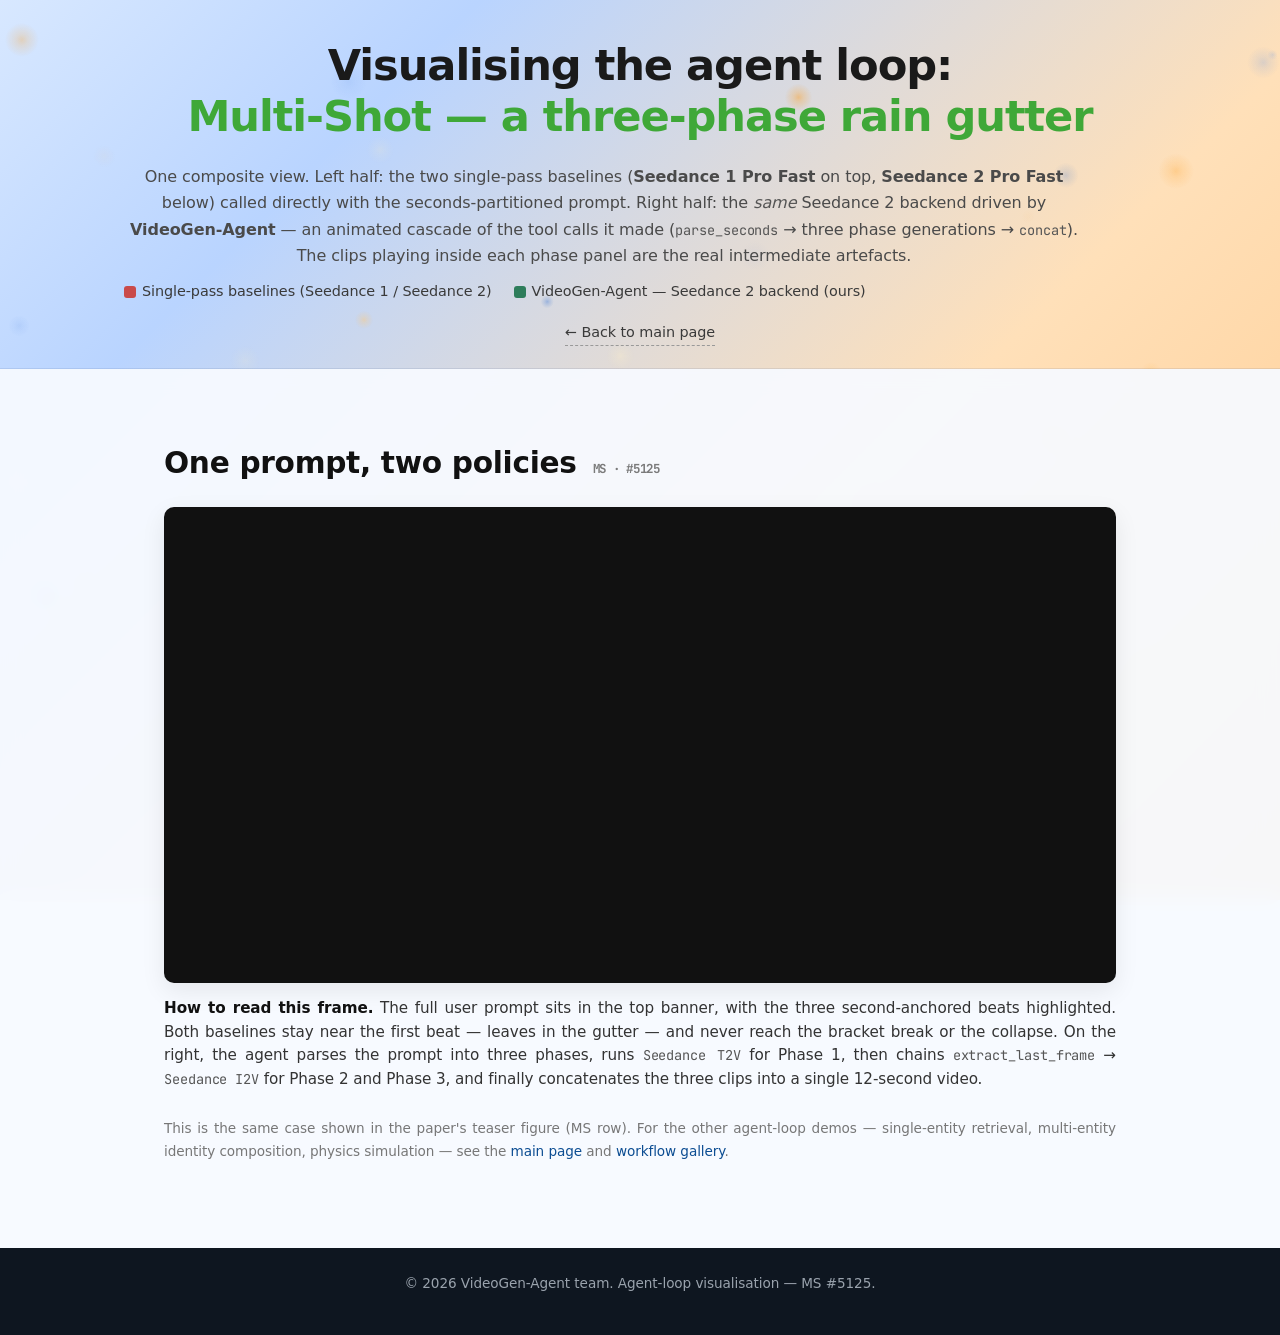
==== commit 75846f18: "MS agent-loop page: replace multi-video 2x2 grid with one composite mp4. New ms5125_composite.mp4 (1" ====
--- a/agent_loop_ms.html
+++ b/agent_loop_ms.html
@@ -4,7 +4,7 @@
 <meta charset="UTF-8" />
 <meta name="viewport" content="width=device-width, initial-scale=1" />
 <title>VideoGen-Agent &middot; Agent Loop &mdash; Multi-Shot Rain Gutter</title>
-<meta name="description" content="Side-by-side visualisation of the VideoGen-Agent loop on a Multi-Shot prompt: single-pass Seedance 1 and Seedance 2 baselines on the left, the agent's tool-call trajectory and its stitched output on the right." />
+<meta name="description" content="A single composite video for the VideoGen-Agent loop on a Multi-Shot prompt: two single-pass baselines on the left, an animated tool-call trajectory on the right, all under one seconds-partitioned prompt." />
 <link rel="preconnect" href="https://api.fontshare.com" />
 <link rel="preconnect" href="https://fonts.googleapis.com" />
 <link rel="preconnect" href="https://fonts.gstatic.com" crossorigin />
@@ -24,95 +24,31 @@
   .swatch.bs { background:#c94a4a; }
   .swatch.ag { background:#2e7d5b; }
   .id-tag { font-family: "JetBrains Mono", ui-monospace, monospace; font-size:.78rem; color:#7a7a7a; margin-left:6px; }
-  .kb {
+
+  .composite-wrap {
+    margin: 8px 0 4px 0;
+  }
+  .composite-wrap video {
+    width: 100%;
+    max-width: 1440px;
+    display: block;
+    margin: 0 auto;
+    border-radius: 10px;
+    background: #111;
+    box-shadow: 0 8px 24px rgba(0,0,0,0.08);
+  }
+  .composite-caption {
+    max-width: 1120px;
+    margin: 14px auto 0 auto;
+    font-size: 0.95rem;
+    color: #333;
+    line-height: 1.55;
+  }
+  .composite-caption strong { color: #111; }
+  .composite-caption .kb {
     font-family: "JetBrains Mono", ui-monospace, monospace;
-    font-size: 0.82rem;
-    color: #666;
-  }
-
-  /* two-column layout — each column stacks two players */
-  .agent-loop {
-    display: grid;
-    grid-template-columns: 1fr 1fr;
-    gap: 22px;
-    align-items: start;
-    margin-top: 14px;
-  }
-  .col-title {
-    font-family: "Satoshi", sans-serif;
-    font-weight: 700;
-    font-size: 1.05rem;
-    margin: 0 0 8px 0;
-    color: #111;
-  }
-  .col-title .dot {
-    display: inline-block;
-    width: 10px;
-    height: 10px;
-    border-radius: 50%;
-    margin-right: 8px;
-    vertical-align: 1px;
-  }
-  .col-title .dot.bs { background:#c94a4a; }
-  .col-title .dot.ag { background:#2e7d5b; }
-
-  .stack figure {
-    margin: 0 0 18px 0;
-    display: flex;
-    flex-direction: column;
-  }
-  .stack figure:last-child { margin-bottom: 0; }
-  .stack video {
-    width: 100%;
-    height: auto;
-    display: block;
-    border-radius: 8px;
-    background: #111;
-  }
-  .stack figcaption {
-    margin-top: 6px;
-    font-size: 0.9rem;
-    color: #333;
-    line-height: 1.4;
-  }
-  .stack figcaption strong { color: #111; }
-  .row-label {
-    font-family: "JetBrains Mono", ui-monospace, monospace;
-    font-size: 0.72rem;
-    color: #666;
-    letter-spacing: 0.06em;
-    margin: 0 0 4px 0;
-  }
-
-  .prompt-card {
-    background: #f8f0d6;
-    border: 1px solid #c0aa6e;
-    border-radius: 8px;
-    padding: 12px 16px;
-    margin: 12px 0 18px 0;
-    font-size: 0.95rem;
-    line-height: 1.5;
-  }
-  .prompt-card .label {
-    font-family: "JetBrains Mono", ui-monospace, monospace;
-    font-size: 0.72rem;
-    color: #785528;
-    letter-spacing: 0.08em;
-    margin-bottom: 4px;
-  }
-  .prompt-card .slot {
-    display: inline-block;
-    padding: 0 6px;
-    margin: 0 1px;
-    background: rgba(120, 85, 40, 0.10);
-    border-radius: 3px;
-    font-family: "JetBrains Mono", ui-monospace, monospace;
-    font-size: 0.85em;
-    color: #785528;
-  }
-
-  @media (max-width: 780px) {
-    .agent-loop { grid-template-columns: 1fr; }
+    font-size: 0.85rem;
+    color: #555;
   }
 </style>
 </head>
@@ -126,12 +62,13 @@
       <span class="highlight">Multi-Shot &mdash; a three-phase rain gutter</span>
     </h1>
     <p class="subtitle">
-      Left: two single-pass baselines &mdash; <strong>Seedance&nbsp;1 Pro Fast</strong> on top,
-      <strong>Seedance&nbsp;2 Pro Fast</strong> below &mdash; both called directly with the full
-      second-anchored prompt.
-      Right: the <em>same</em> Seedance&nbsp;2 backend driven by <strong>VideoGen-Agent</strong>,
-      first as an animated trajectory of the tool calls it made, then as the concatenated
-      output that fell out of that trajectory.
+      One composite view. Left half: the two single-pass baselines
+      (<strong>Seedance&nbsp;1 Pro Fast</strong> on top, <strong>Seedance&nbsp;2 Pro Fast</strong> below)
+      called directly with the seconds-partitioned prompt.
+      Right half: the <em>same</em> Seedance&nbsp;2 backend driven by <strong>VideoGen-Agent</strong> &mdash;
+      an animated cascade of the tool calls it made (<span style="font-family:'JetBrains Mono',monospace;font-size:.85em;color:#555;">parse_seconds</span>
+      &rarr; three phase generations &rarr; <span style="font-family:'JetBrains Mono',monospace;font-size:.85em;color:#555;">concat</span>).
+      The clips playing inside each phase panel are the real intermediate artefacts.
     </p>
     <div class="legend-row">
       <span><span class="swatch bs"></span>Single-pass baselines (Seedance&nbsp;1 / Seedance&nbsp;2)</span>
@@ -147,69 +84,19 @@
   <div class="container">
     <h2>One prompt, two policies <span class="id-tag">MS &middot; #5125</span></h2>
 
-    <div class="prompt-card">
-      <div class="label">USER PROMPT</div>
-      In a 12-second video, <span class="slot">0&ndash;4s</span>: a heavy rain gutter clogged with leaves and overflowing.
-      <span class="slot">4&ndash;8s</span>: the weight cracks the bracket.
-      <span class="slot">8&ndash;12s</span>: the gutter section swings down and dumps water and leaves on the walkway.
-    </div>
-
-    <div class="agent-loop">
-      <!-- LEFT column: two baselines stacked -->
-      <div class="stack">
-        <div class="col-title"><span class="dot bs"></span>Single-pass baselines</div>
-
-        <figure>
-          <div class="row-label">SEEDANCE 1 PRO FAST</div>
-          <video src="videos/agent_trajectory/ms5125_baseline_sd1.mp4"
-                 autoplay loop muted playsinline preload="auto"></video>
-          <figcaption>
-            One call, one clip. The model stays in the first beat &mdash; leaves in
-            a full gutter &mdash; and never reaches the bracket break or the collapse.
-          </figcaption>
-        </figure>
-
-        <figure>
-          <div class="row-label">SEEDANCE 2 PRO FAST</div>
-          <video src="videos/agent_trajectory/ms5125_baseline_sd2.mp4"
-                 autoplay loop muted playsinline preload="auto"></video>
-          <figcaption>
-            Same failure mode with a stronger backend: the second-anchored beats
-            do not land in their windows even when the model can render each of
-            them in isolation.
-          </figcaption>
-        </figure>
-      </div>
-
-      <!-- RIGHT column: trajectory + concatenated agent output -->
-      <div class="stack">
-        <div class="col-title"><span class="dot ag"></span>VideoGen-Agent &middot; Seedance&nbsp;2 backend</div>
-
-        <figure>
-          <div class="row-label">AGENT TRAJECTORY (VISUALISATION)</div>
-          <video src="videos/agent_trajectory/ms5125_trajectory.mp4"
-                 autoplay loop muted playsinline preload="auto"></video>
-          <figcaption>
-            The agent parses three second-anchored phases, generates
-            <span class="kb">Phase&nbsp;1</span> with <span class="kb">Seedance&nbsp;T2V</span>,
-            then extracts the last frame and drives
-            <span class="kb">Phase&nbsp;2</span> / <span class="kb">Phase&nbsp;3</span> through
-            <span class="kb">Seedance&nbsp;I2V</span>. The three clips playing inside the panels
-            are the real intermediate artefacts the agent produced.
-          </figcaption>
-        </figure>
-
-        <figure>
-          <div class="row-label">CONCATENATED AGENT OUTPUT</div>
-          <video src="videos/agent_trajectory/ms5125_agent_final.mp4"
-                 autoplay loop muted playsinline preload="auto"></video>
-          <figcaption>
-            The three phase clips stitched into a single 12-second video &mdash; the
-            same clips shown in the trajectory above. All three prompt beats land
-            in the right order and in the right window.
-          </figcaption>
-        </figure>
-      </div>
+    <div class="composite-wrap">
+      <video src="videos/agent_trajectory/ms5125_composite.mp4"
+             autoplay loop muted playsinline preload="auto"></video>
+      <p class="composite-caption">
+        <strong>How to read this frame.</strong> The full user prompt sits in the top banner,
+        with the three second-anchored beats highlighted. Both baselines stay near the first
+        beat &mdash; leaves in the gutter &mdash; and never reach the bracket break or the
+        collapse. On the right, the agent parses the prompt into three phases, runs
+        <span class="kb">Seedance&nbsp;T2V</span> for Phase&nbsp;1, then chains
+        <span class="kb">extract_last_frame</span> &rarr; <span class="kb">Seedance&nbsp;I2V</span>
+        for Phase&nbsp;2 and Phase&nbsp;3, and finally concatenates the three clips into a
+        single 12-second video.
+      </p>
     </div>
 
     <p class="note" style="margin-top:26px;">
